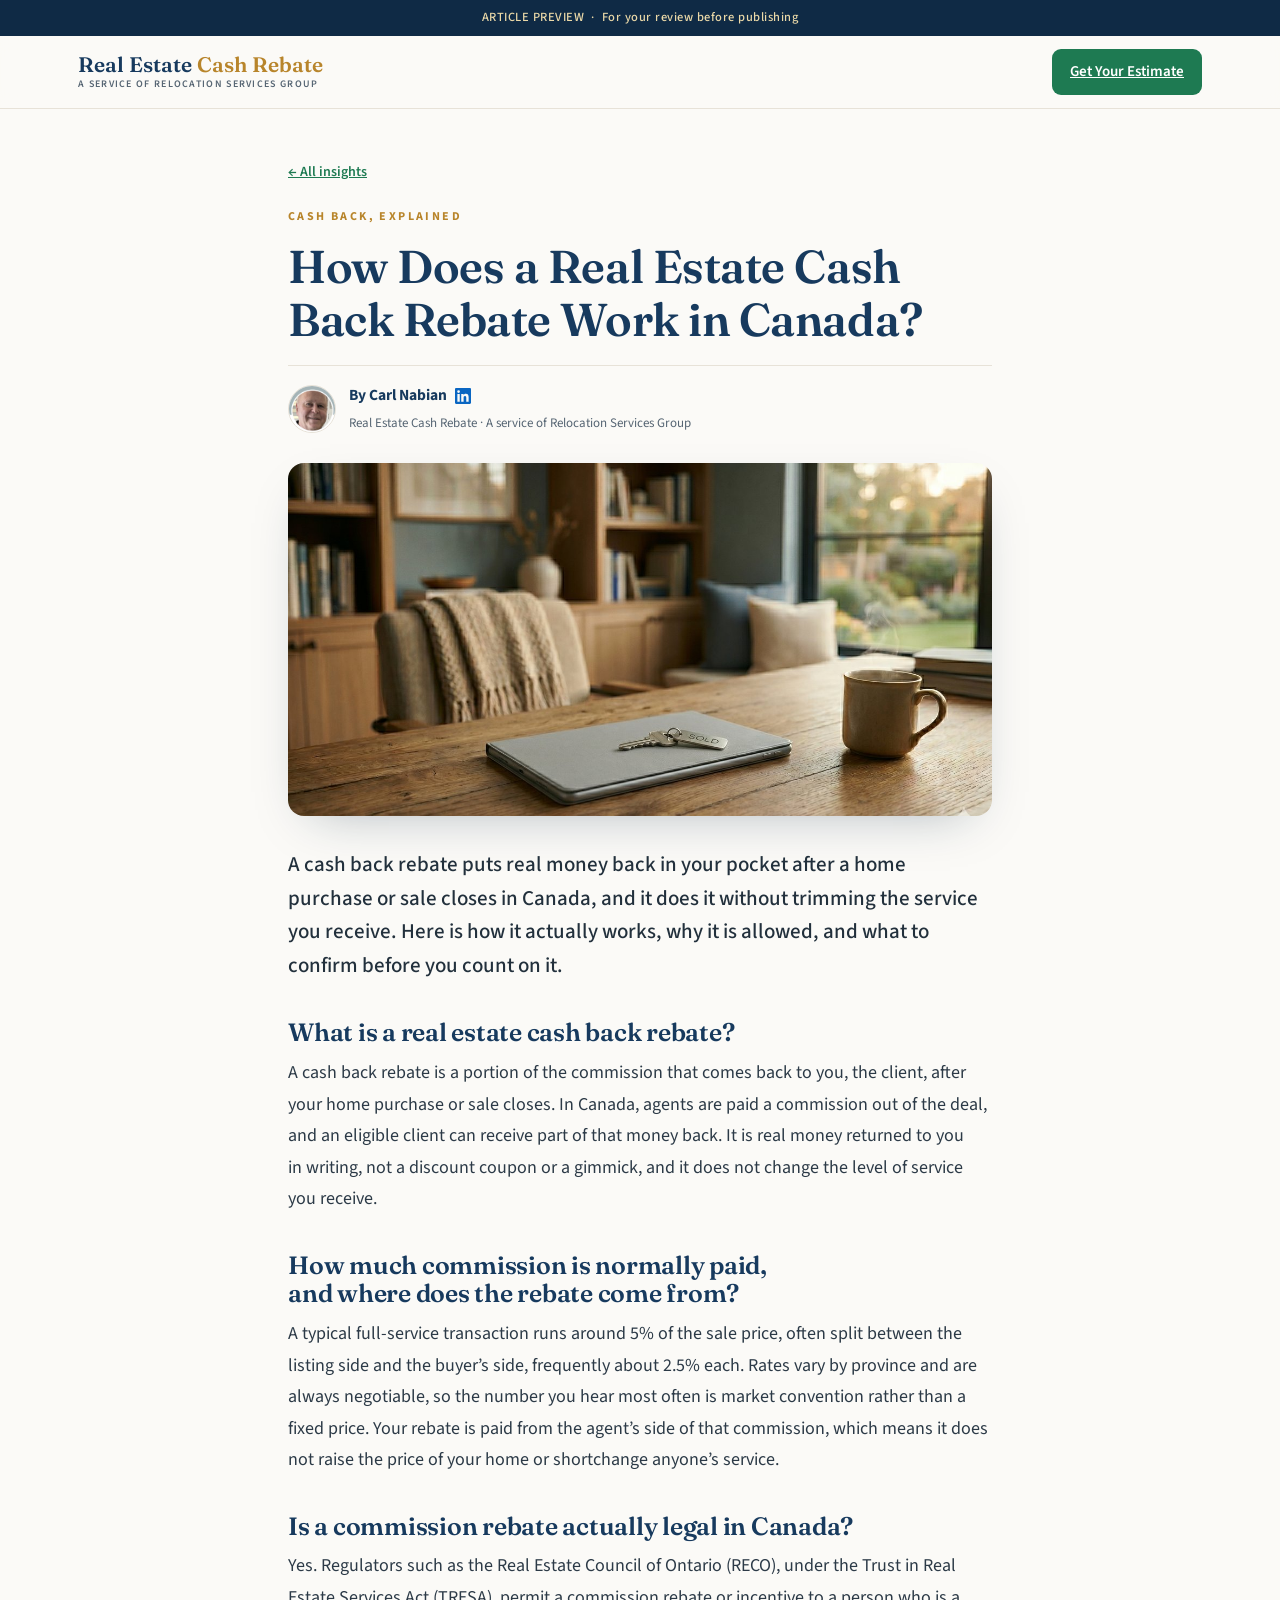
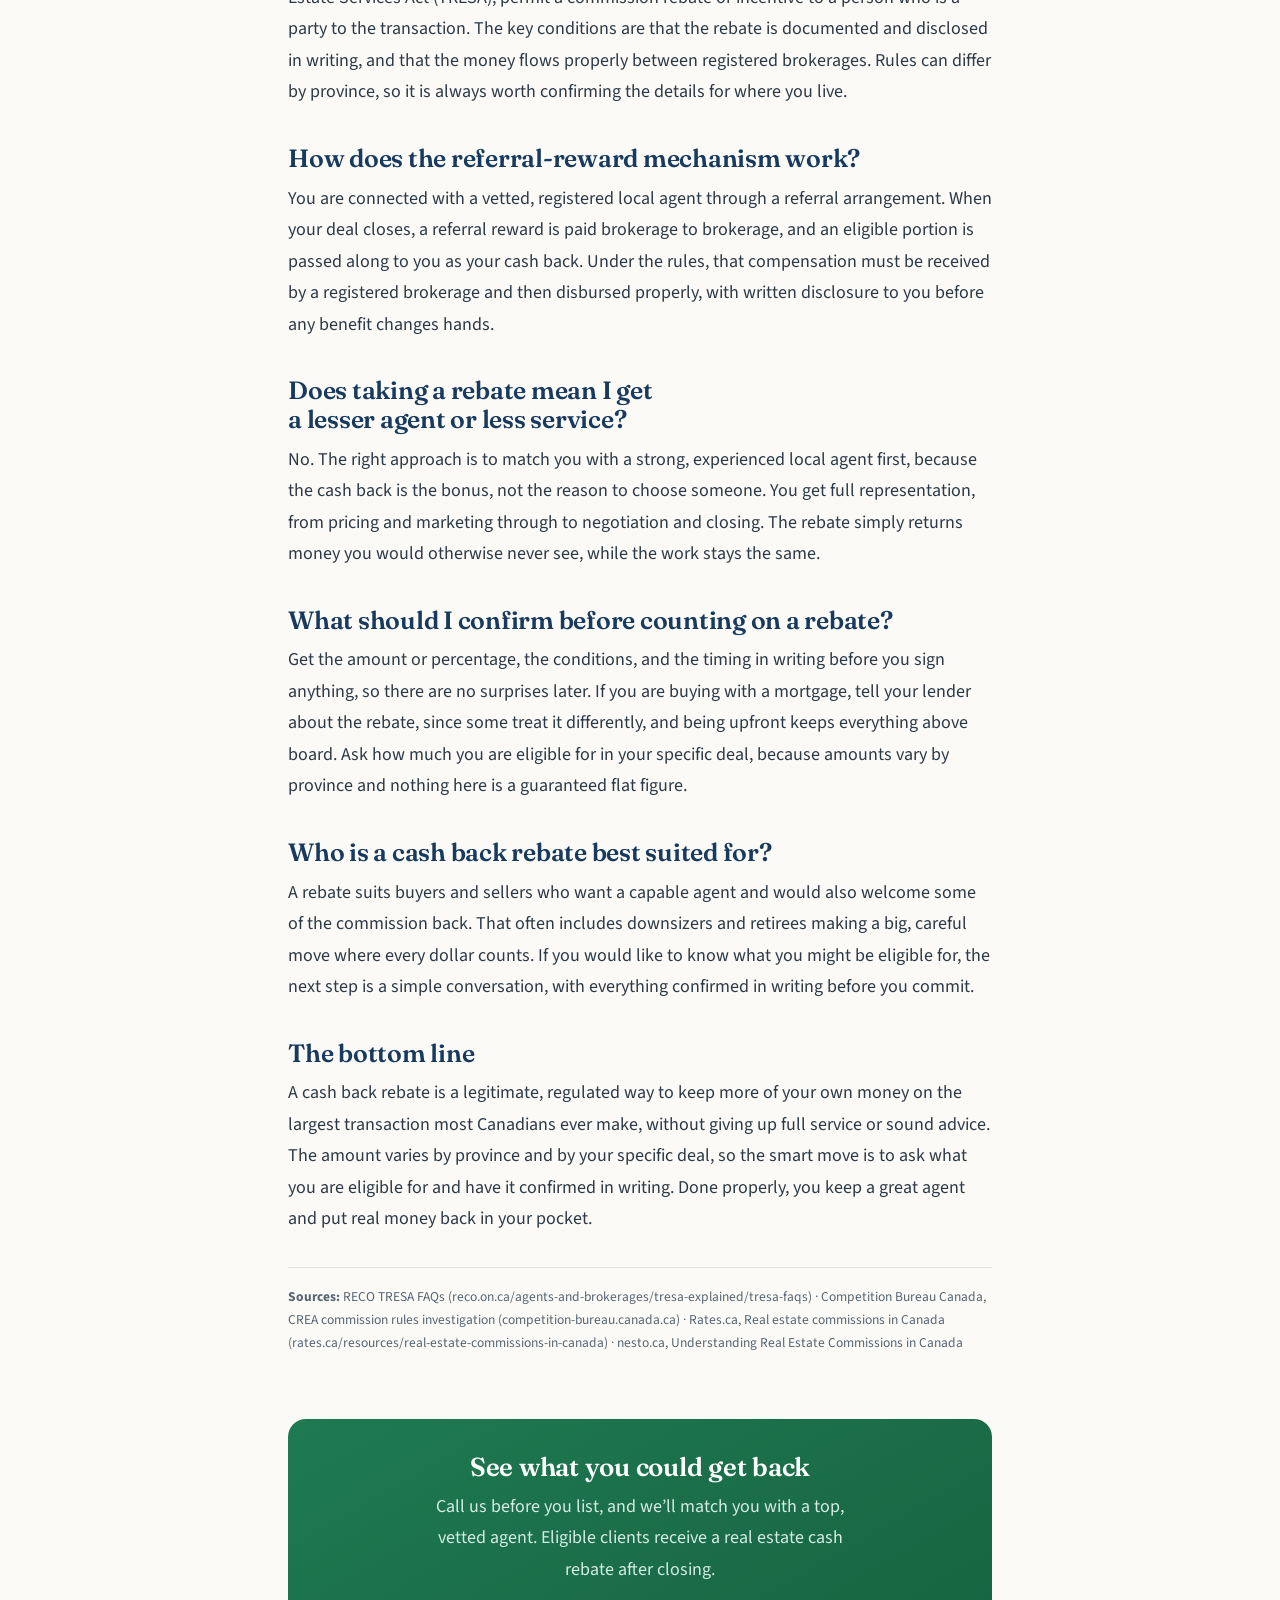
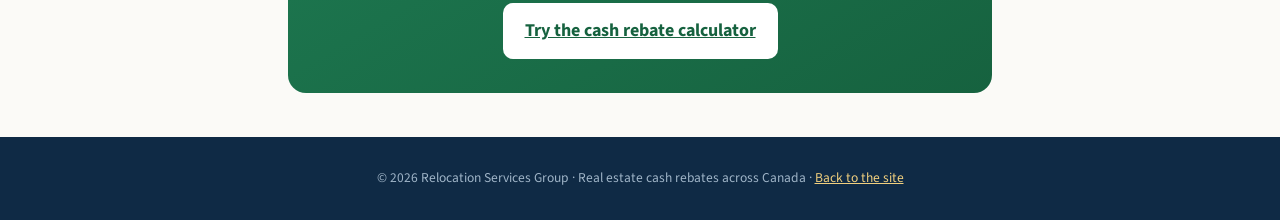
==== article-cash-back-rebate.html @ 7a65804f "Import public site files for Real Estate Cash Rebate Homepage (website-preview.html), 7 articles, as" ====
<!DOCTYPE html>
<html lang="en">
<head>
<meta charset="UTF-8">
<meta name="viewport" content="width=device-width, initial-scale=1.0">
<meta name="robots" content="noindex, nofollow">
<title>How Does a Real Estate Cash Back Rebate Work in Canada? | Real Estate Cash Rebate</title>
<meta name="description" content="A plain-English guide to how real estate cash back rebates work in Canada: where the money comes from, why it is legal, and what to confirm before you count on it.">
<link rel="preconnect" href="https://fonts.googleapis.com">
<link rel="preconnect" href="https://fonts.gstatic.com" crossorigin>
<link href="https://fonts.googleapis.com/css2?family=Fraunces:opsz,wght@9..144,400;9..144,500;9..144,600;9..144,700&family=Source+Sans+3:wght@300;400;500;600;700&display=swap" rel="stylesheet">
<link rel="canonical" href="https://79dev.com/portal/cashback-realestate/article-cash-back-rebate.html">
<link rel="icon" type="image/png" href="/brand/79 favicon circle dark.png">
<meta name="theme-color" content="#173A5E">
<meta name="keywords" content="real estate cashback rebate, how real estate cashback works, real estate cash rebate Canada, Relocation Services Group">
<meta property="og:type" content="article">
<meta property="og:site_name" content="Real Estate Cash Rebate">
<meta property="og:title" content="How Does a Real Estate Cash Back Rebate Work in Canada?">
<meta property="og:description" content="A plain-English guide to how real estate cashback rebates work in Canada: where the money comes from, why it is legal, and what to confirm before you count on it.">
<meta property="og:url" content="https://79dev.com/portal/cashback-realestate/article-cash-back-rebate.html">
<meta property="og:image" content="https://79dev.com/portal/cashback-realestate/assets/img/bulletin-cashback-explainer.jpg">
<meta property="article:author" content="Carl Nabian">
<meta name="twitter:card" content="summary_large_image">
<meta name="twitter:title" content="How Does a Real Estate Cash Back Rebate Work in Canada?">
<meta name="twitter:image" content="https://79dev.com/portal/cashback-realestate/assets/img/bulletin-cashback-explainer.jpg">
<link rel="stylesheet" href="assets/article.css">
<script type="application/ld+json">
{ "@context": "https://schema.org", "@type": "BlogPosting", "headline": "How Does a Real Estate Cash Back Rebate Work in Canada?", "description": "A plain-English guide to how real estate cashback rebates work in Canada: where the money comes from, why it is legal, and what to confirm before you count on it.", "image": "https://79dev.com/portal/cashback-realestate/assets/img/bulletin-cashback-explainer.jpg", "inLanguage": "en-CA", "author": { "@type": "Person", "name": "Carl Nabian", "url": "https://www.linkedin.com/in/carl-nabein-6bb07045/", "sameAs": ["https://www.linkedin.com/in/carl-nabein-6bb07045/"] }, "publisher": { "@type": "Organization", "name": "Real Estate Cash Rebate", "logo": { "@type": "ImageObject", "url": "https://79dev.com/portal/cashback-realestate/assets/favicon.svg" } }, "isPartOf": { "@type": "WebSite", "name": "Real Estate Cash Rebate", "url": "https://79dev.com/portal/cashback-realestate/website-preview.html" }, "mainEntityOfPage": "https://79dev.com/portal/cashback-realestate/article-cash-back-rebate.html" }
</script>
</head>
<body>
<div class="draftbar">ARTICLE PREVIEW &nbsp;&#183;&nbsp; For your review before publishing</div>
<header class="site">
  <div class="bar">
    <a class="brand" href="website-preview.html">
      <span class="mark">Real Estate <span>Cash Rebate</span></span>
      <span class="sub">A service of Relocation Services Group</span>
    </a>
    <a class="cta" href="website-preview.html#calc">Get Your Estimate</a>
  </div>
</header>
<main class="wrap">
  <div class="article-hero">
    <a class="back" href="website-preview.html#insights">&#8592; All insights</a>
    <div class="eyebrow">Cash Back, Explained</div>
    <h1>How Does a Real Estate Cash Back Rebate Work in Canada?</h1>
    <div class="byline">
      <img class="byline-photo" src="assets/img/author-carl.jpg" alt="Carl Nabian" width="48" height="48">
      <div class="byline-text">
        <div class="byline-name">By Carl Nabian <a class="byline-li" href="https://www.linkedin.com/in/carl-nabein-6bb07045/" target="_blank" rel="noopener" aria-label="Carl Nabian on LinkedIn"><svg viewBox="0 0 24 24" aria-hidden="true"><path d="M20.45 20.45h-3.56v-5.57c0-1.33-.02-3.04-1.85-3.04-1.85 0-2.13 1.45-2.13 2.94v5.67H9.35V9h3.41v1.56h.05c.48-.9 1.64-1.85 3.37-1.85 3.6 0 4.27 2.37 4.27 5.45v6.29zM5.34 7.43a2.06 2.06 0 1 1 0-4.12 2.06 2.06 0 0 1 0 4.12zM7.12 20.45H3.56V9h3.56v11.45zM22.22 0H1.77C.79 0 0 .77 0 1.72v20.56C0 23.23.79 24 1.77 24h20.45c.98 0 1.78-.77 1.78-1.72V1.72C24 .77 23.2 0 22.22 0z"/></svg></a></div>
        <div class="byline-sub">Real Estate Cash Rebate &#183; A service of Relocation Services Group</div>
      </div>
    </div>
    <figure class="hero-figure"><img src="assets/img/bulletin-cashback-explainer.jpg" alt="House keys with a SOLD tag and a coffee mug on a wood table in a warm, sunlit room" width="1300" height="652"></figure>
  </div>
  <article class="body">
<p class="standfirst">A cash back rebate puts real money back in your pocket after a home purchase or sale closes in Canada, and it does it without trimming the service you receive. Here is how it actually works, why it is allowed, and what to confirm before you count on it.</p>
<h2>What is a real estate cash back rebate?</h2>
<p>A cash back rebate is a portion of the commission that comes back to you, the client, after your home purchase or sale closes. In Canada, agents are paid a commission out of the deal, and an eligible client can receive part of that money back. It is real money returned to you in writing, not a discount coupon or a gimmick, and it does not change the level of service you receive.</p>
<h2>How much commission is normally paid, and where does the rebate come from?</h2>
<p>A typical full-service transaction runs around 5% of the sale price, often split between the listing side and the buyer&#8217;s side, frequently about 2.5% each. Rates vary by province and are always negotiable, so the number you hear most often is market convention rather than a fixed price. Your rebate is paid from the agent&#8217;s side of that commission, which means it does not raise the price of your home or shortchange anyone&#8217;s service.</p>
<h2>Is a commission rebate actually legal in Canada?</h2>
<p>Yes. Regulators such as the Real Estate Council of Ontario (RECO), under the Trust in Real Estate Services Act (TRESA), permit a commission rebate or incentive to a person who is a party to the transaction. The key conditions are that the rebate is documented and disclosed in writing, and that the money flows properly between registered brokerages. Rules can differ by province, so it is always worth confirming the details for where you live.</p>
<h2>How does the referral-reward mechanism work?</h2>
<p>You are connected with a vetted, registered local agent through a referral arrangement. When your deal closes, a referral reward is paid brokerage to brokerage, and an eligible portion is passed along to you as your cash back. Under the rules, that compensation must be received by a registered brokerage and then disbursed properly, with written disclosure to you before any benefit changes hands.</p>
<h2>Does taking a rebate mean I get a lesser agent or less service?</h2>
<p>No. The right approach is to match you with a strong, experienced local agent first, because the cash back is the bonus, not the reason to choose someone. You get full representation, from pricing and marketing through to negotiation and closing. The rebate simply returns money you would otherwise never see, while the work stays the same.</p>
<h2>What should I confirm before counting on a rebate?</h2>
<p>Get the amount or percentage, the conditions, and the timing in writing before you sign anything, so there are no surprises later. If you are buying with a mortgage, tell your lender about the rebate, since some treat it differently, and being upfront keeps everything above board. Ask how much you are eligible for in your specific deal, because amounts vary by province and nothing here is a guaranteed flat figure.</p>
<h2>Who is a cash back rebate best suited for?</h2>
<p>A rebate suits buyers and sellers who want a capable agent and would also welcome some of the commission back. That often includes downsizers and retirees making a big, careful move where every dollar counts. If you would like to know what you might be eligible for, the next step is a simple conversation, with everything confirmed in writing before you commit.</p>
<h2>The bottom line</h2>
<p>A cash back rebate is a legitimate, regulated way to keep more of your own money on the largest transaction most Canadians ever make, without giving up full service or sound advice. The amount varies by province and by your specific deal, so the smart move is to ask what you are eligible for and have it confirmed in writing. Done properly, you keep a great agent and put real money back in your pocket.</p>
<p class="sources"><b>Sources:</b> RECO TRESA FAQs (reco.on.ca/agents-and-brokerages/tresa-explained/tresa-faqs) &#183; Competition Bureau Canada, CREA commission rules investigation (competition-bureau.canada.ca) &#183; Rates.ca, Real estate commissions in Canada (rates.ca/resources/real-estate-commissions-in-canada) &#183; nesto.ca, Understanding Real Estate Commissions in Canada</p>
  </article>
  <div class="article-cta">
    <h3>See what you could get back</h3>
    <p>Call us before you list, and we&#8217;ll match you with a top, vetted agent. Eligible clients receive a real estate cash rebate after closing.</p>
    <a href="website-preview.html#calc">Try the cash rebate calculator</a>
  </div>
</main>
<footer class="site">
  &copy; 2026 Relocation Services Group &#183; Real estate cash rebates across Canada &#183; <a href="website-preview.html">Back to the site</a>
</footer>
</body>
</html>
---- assets/article.css ----
:root{
  --paper:#FBFAF7;--white:#fff;--ink:#22303C;--ink-soft:#566573;
  --navy:#173A5E;--navy-deep:#0F2A45;--slate:#5E83A4;
  --gold:#B8852B;--green:#1E7A52;--green-deep:#16623F;--line:#E7E2D8;
  --shadow:0 18px 50px -24px rgba(15,42,69,.35);--maxw:760px;
}
*{margin:0;padding:0;box-sizing:border-box}
html{scroll-behavior:smooth}
body{font-family:'Source Sans 3',sans-serif;color:var(--ink);background:var(--paper);line-height:1.75;font-size:18px;-webkit-font-smoothing:antialiased;text-wrap:pretty}
h1,h2,h3{font-family:'Fraunces',serif;color:var(--navy);line-height:1.15;font-weight:600;letter-spacing:-.01em;text-wrap:balance}
a{color:var(--green)}
.wrap{max-width:var(--maxw);margin:0 auto;padding:0 28px}

.draftbar{background:var(--navy-deep);color:#EBD9A8;font-size:12.5px;letter-spacing:.04em;text-align:center;padding:7px 16px;font-weight:500}
.draftbar b{color:#fff}

header.site{position:sticky;top:0;z-index:50;background:rgba(251,250,247,.9);backdrop-filter:blur(10px);border-bottom:1px solid var(--line)}
header.site .bar{max-width:1180px;margin:0 auto;padding:0 28px;height:72px;display:flex;align-items:center;justify-content:space-between;gap:16px}
.brand{display:flex;flex-direction:column;line-height:1;text-decoration:none}
.brand .mark{font-family:'Fraunces',serif;font-weight:600;font-size:21px;color:var(--navy)}
.brand .mark span{color:var(--gold)}
.brand .sub{font-size:10px;letter-spacing:.13em;text-transform:uppercase;color:var(--ink-soft);margin-top:4px;font-weight:600}
header.site .cta{display:inline-block;background:var(--green);color:#fff;font-weight:600;font-size:15px;padding:10px 18px;border-radius:9px;white-space:nowrap}

.article-hero{padding:46px 0 6px}
.back{display:inline-block;font-weight:600;font-size:14px;margin-bottom:22px}
.eyebrow{font-weight:700;font-size:12px;letter-spacing:.2em;text-transform:uppercase;color:var(--gold);margin-bottom:14px}
.article-hero h1{font-size:clamp(30px,4.4vw,46px)}
.article-meta{margin-top:16px;color:var(--ink-soft);font-size:14.5px;border-top:1px solid var(--line);padding-top:14px}
.byline{display:flex;align-items:center;gap:13px;margin-top:18px;border-top:1px solid var(--line);padding-top:16px}
.byline-photo{width:48px;height:48px;border-radius:50%;object-fit:cover;flex-shrink:0;border:1px solid var(--line)}
.byline-name{font-weight:700;color:var(--navy);font-size:15.5px;display:flex;align-items:center;gap:8px}
.byline-li{display:inline-flex;color:#0A66C2}
.byline-li svg{width:16px;height:16px;fill:currentColor;display:block}
.byline-sub{font-size:13px;color:var(--ink-soft);margin-top:3px}
.hero-figure{margin:28px 0 0;border-radius:16px;overflow:hidden;box-shadow:var(--shadow)}
.hero-figure img{display:block;width:100%;height:auto}

.body{padding:20px 0 10px}
.body .standfirst{font-size:21px;line-height:1.6;color:var(--ink);font-weight:500;margin:6px 0 26px}
.body h2{font-size:25px;margin:36px 0 10px}
.body p{margin:0 0 16px;color:#2c3a47}
.body .sources{margin-top:32px;padding-top:18px;border-top:1px solid var(--line);font-size:13.5px;color:var(--ink-soft);line-height:1.7}

.article-cta{margin:38px 0 10px;background:linear-gradient(150deg,var(--green),var(--green-deep));color:#fff;border-radius:18px;padding:34px 32px;text-align:center}
.article-cta h3{color:#fff;font-size:26px;margin-bottom:8px}
.article-cta p{color:#d6ece1;margin-bottom:18px;max-width:48ch;margin-left:auto;margin-right:auto}
.article-cta a{display:inline-block;background:#fff;color:var(--green-deep);font-weight:700;padding:12px 22px;border-radius:10px}

footer.site{margin-top:44px;background:var(--navy-deep);color:#9fb4c7;font-size:13.5px;text-align:center;padding:30px 20px;line-height:1.7}
footer.site a{color:#F0CF7E}

@media(max-width:620px){ body{font-size:17px} .body .standfirst{font-size:19px} .body h2{font-size:22px} }
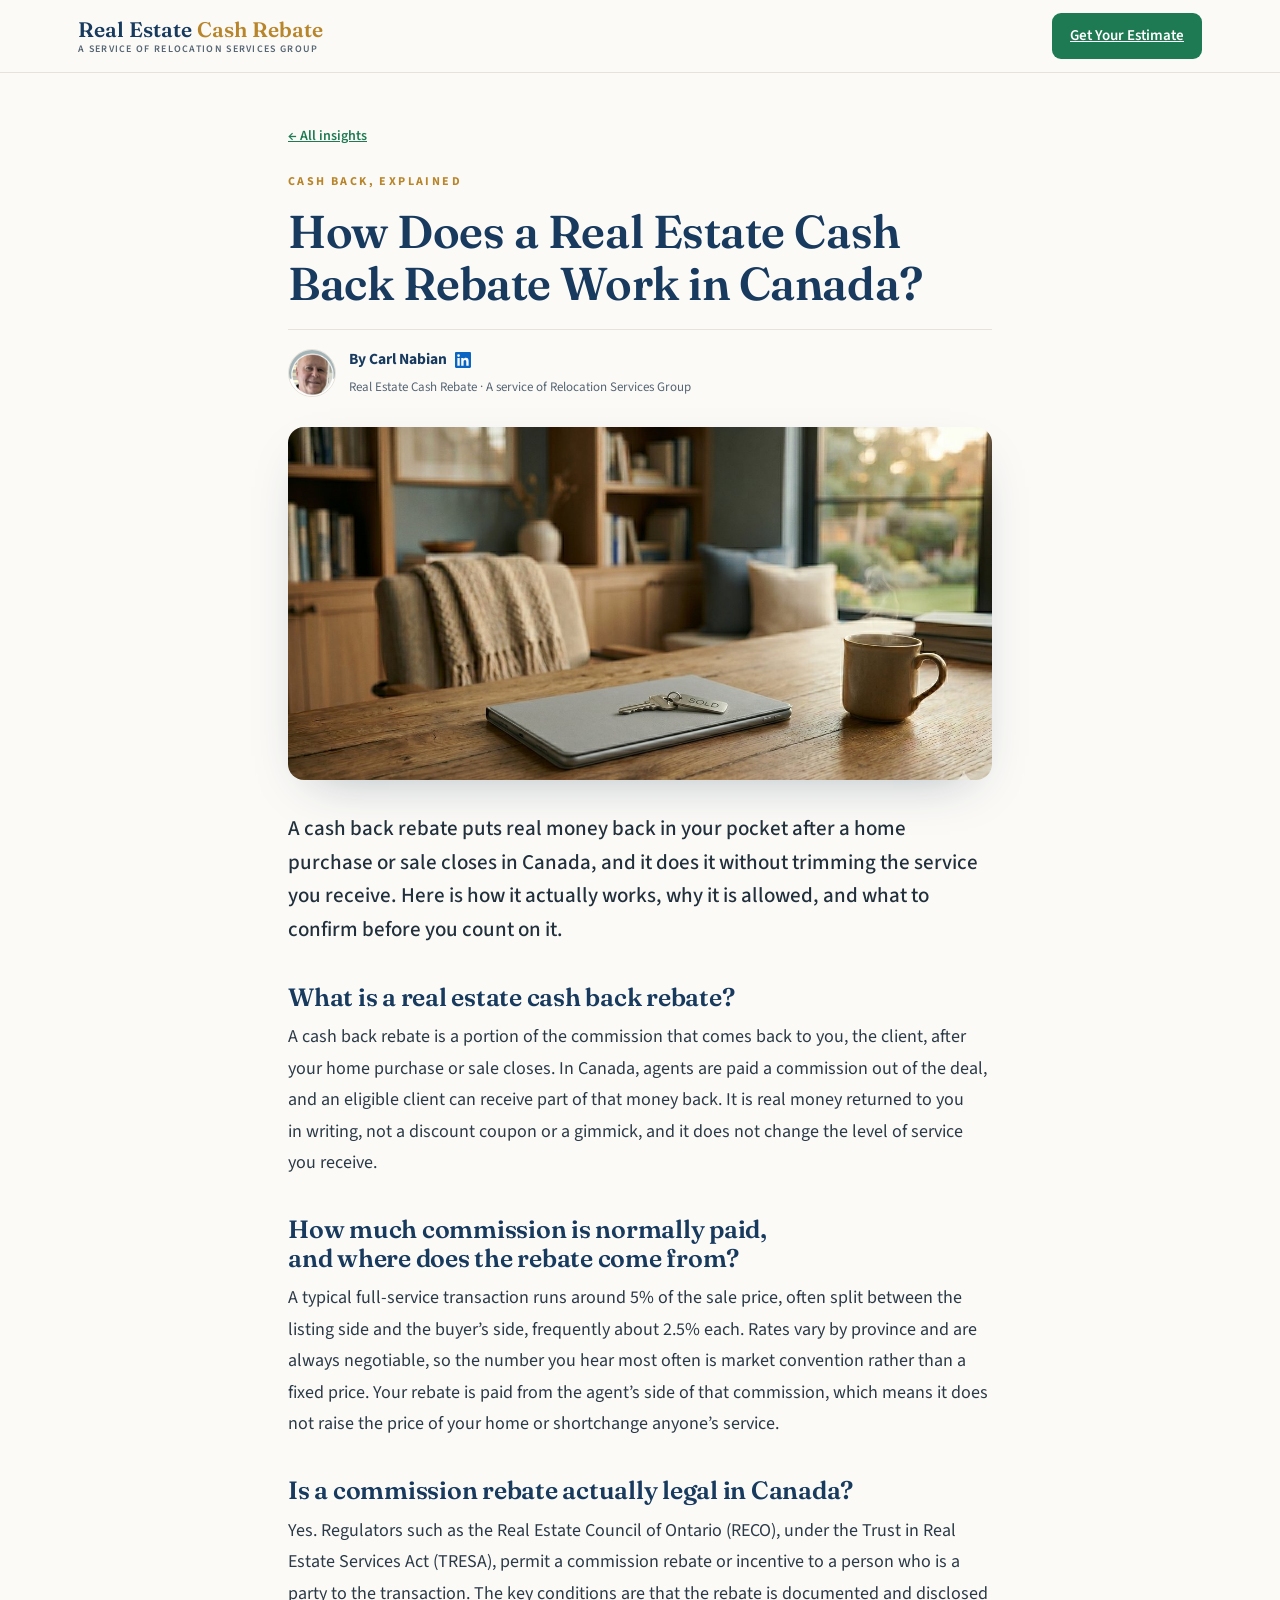
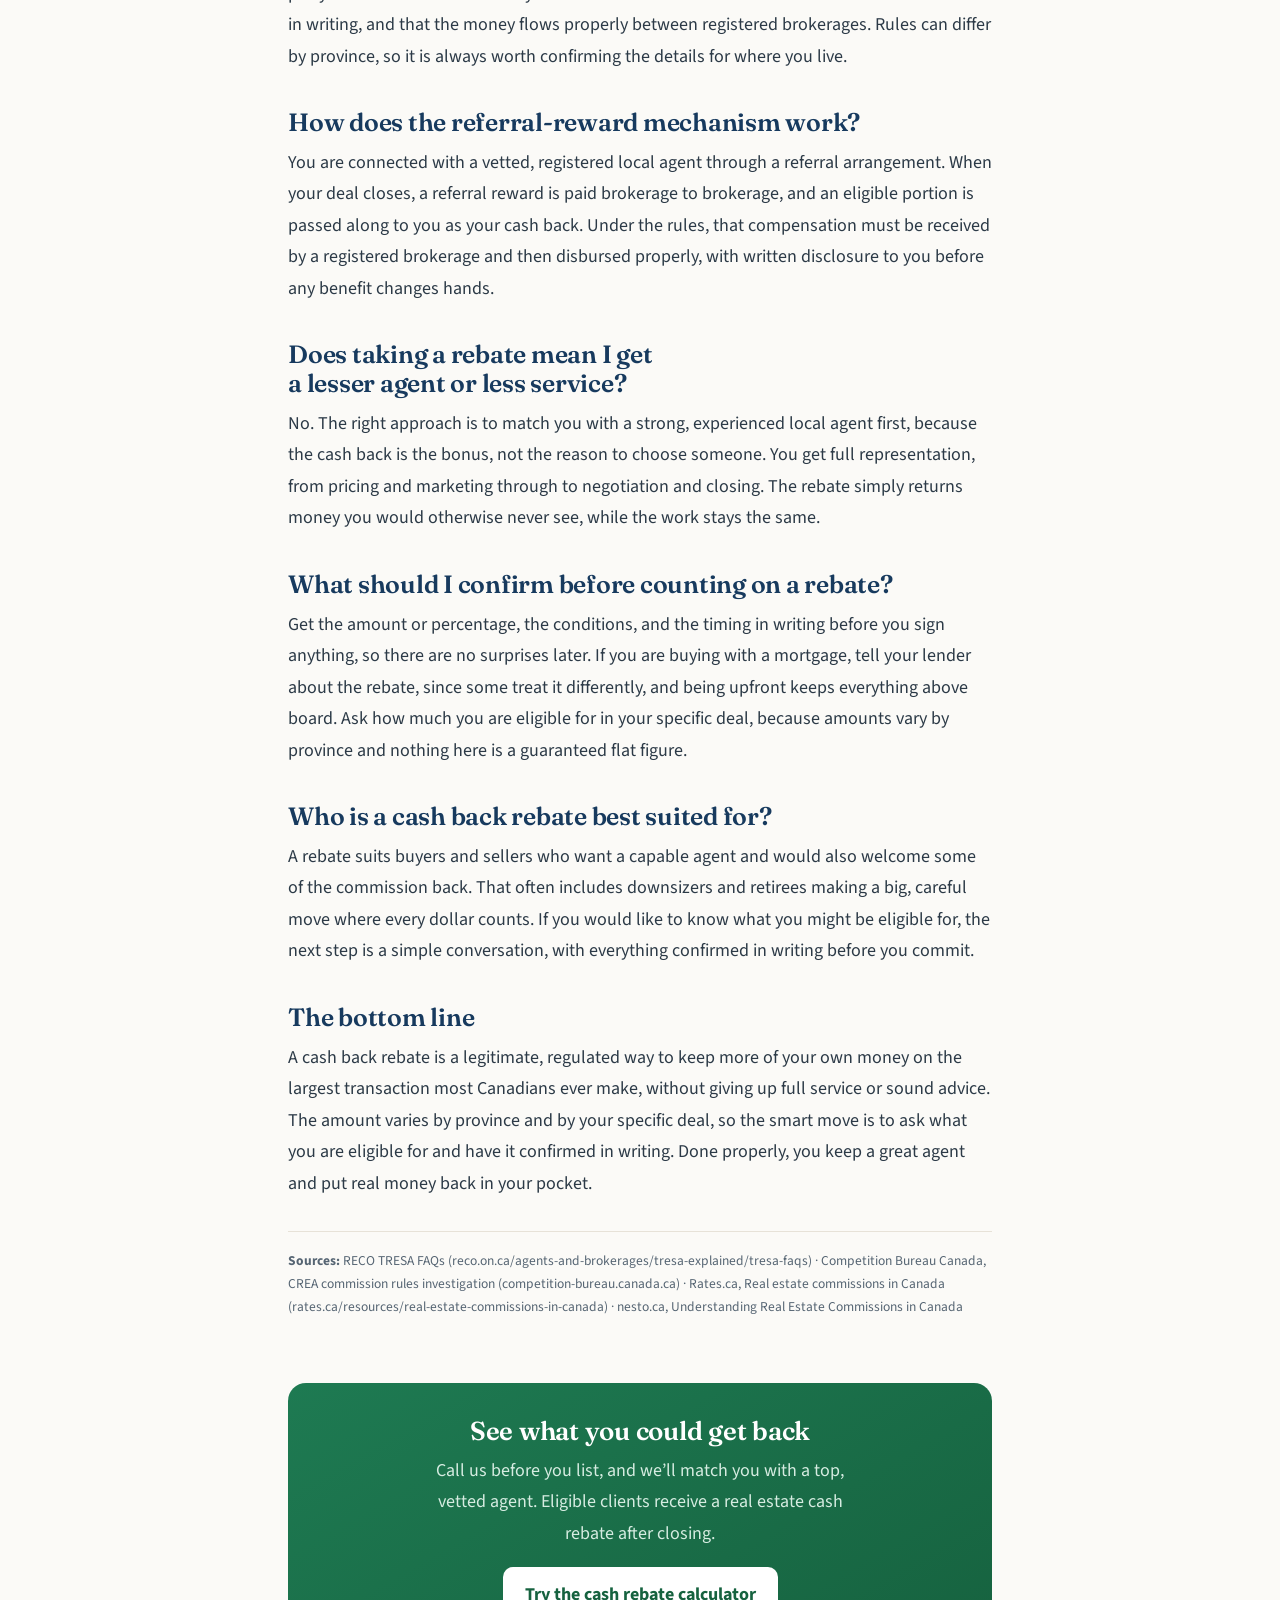
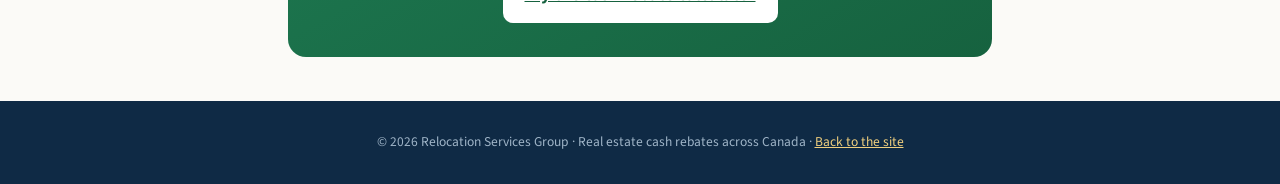
==== commit 64294e19: "Launch-ready copy pass + Phase 2/3 cleanup Copy updates: hero paragraph, value section reframed arou" ====
--- a/article-cash-back-rebate.html
+++ b/article-cash-back-rebate.html
@@ -3,13 +3,12 @@
 <head>
 <meta charset="UTF-8">
 <meta name="viewport" content="width=device-width, initial-scale=1.0">
-<meta name="robots" content="noindex, nofollow">
 <title>How Does a Real Estate Cash Back Rebate Work in Canada? | Real Estate Cash Rebate</title>
 <meta name="description" content="A plain-English guide to how real estate cash back rebates work in Canada: where the money comes from, why it is legal, and what to confirm before you count on it.">
 <link rel="preconnect" href="https://fonts.googleapis.com">
 <link rel="preconnect" href="https://fonts.gstatic.com" crossorigin>
 <link href="https://fonts.googleapis.com/css2?family=Fraunces:opsz,wght@9..144,400;9..144,500;9..144,600;9..144,700&family=Source+Sans+3:wght@300;400;500;600;700&display=swap" rel="stylesheet">
-<link rel="canonical" href="https://79dev.com/portal/cashback-realestate/article-cash-back-rebate.html">
+<link rel="canonical" href="https://realestatecashrebate.ca/article-cash-back-rebate.html">
 <link rel="icon" type="image/png" href="/brand/79 favicon circle dark.png">
 <meta name="theme-color" content="#173A5E">
 <meta name="keywords" content="real estate cashback rebate, how real estate cashback works, real estate cash rebate Canada, Relocation Services Group">
@@ -17,31 +16,30 @@
 <meta property="og:site_name" content="Real Estate Cash Rebate">
 <meta property="og:title" content="How Does a Real Estate Cash Back Rebate Work in Canada?">
 <meta property="og:description" content="A plain-English guide to how real estate cashback rebates work in Canada: where the money comes from, why it is legal, and what to confirm before you count on it.">
-<meta property="og:url" content="https://79dev.com/portal/cashback-realestate/article-cash-back-rebate.html">
-<meta property="og:image" content="https://79dev.com/portal/cashback-realestate/assets/img/bulletin-cashback-explainer.jpg">
+<meta property="og:url" content="https://realestatecashrebate.ca/article-cash-back-rebate.html">
+<meta property="og:image" content="https://realestatecashrebate.ca/assets/img/bulletin-cashback-explainer.jpg">
 <meta property="article:author" content="Carl Nabian">
 <meta name="twitter:card" content="summary_large_image">
 <meta name="twitter:title" content="How Does a Real Estate Cash Back Rebate Work in Canada?">
-<meta name="twitter:image" content="https://79dev.com/portal/cashback-realestate/assets/img/bulletin-cashback-explainer.jpg">
+<meta name="twitter:image" content="https://realestatecashrebate.ca/assets/img/bulletin-cashback-explainer.jpg">
 <link rel="stylesheet" href="assets/article.css">
 <script type="application/ld+json">
-{ "@context": "https://schema.org", "@type": "BlogPosting", "headline": "How Does a Real Estate Cash Back Rebate Work in Canada?", "description": "A plain-English guide to how real estate cashback rebates work in Canada: where the money comes from, why it is legal, and what to confirm before you count on it.", "image": "https://79dev.com/portal/cashback-realestate/assets/img/bulletin-cashback-explainer.jpg", "inLanguage": "en-CA", "author": { "@type": "Person", "name": "Carl Nabian", "url": "https://www.linkedin.com/in/carl-nabein-6bb07045/", "sameAs": ["https://www.linkedin.com/in/carl-nabein-6bb07045/"] }, "publisher": { "@type": "Organization", "name": "Real Estate Cash Rebate", "logo": { "@type": "ImageObject", "url": "https://79dev.com/portal/cashback-realestate/assets/favicon.svg" } }, "isPartOf": { "@type": "WebSite", "name": "Real Estate Cash Rebate", "url": "https://79dev.com/portal/cashback-realestate/website-preview.html" }, "mainEntityOfPage": "https://79dev.com/portal/cashback-realestate/article-cash-back-rebate.html" }
+{ "@context": "https://schema.org", "@type": "BlogPosting", "headline": "How Does a Real Estate Cash Back Rebate Work in Canada?", "description": "A plain-English guide to how real estate cashback rebates work in Canada: where the money comes from, why it is legal, and what to confirm before you count on it.", "image": "https://realestatecashrebate.ca/assets/img/bulletin-cashback-explainer.jpg", "inLanguage": "en-CA", "author": { "@type": "Person", "name": "Carl Nabian", "url": "https://www.linkedin.com/in/carl-nabein-6bb07045/", "sameAs": ["https://www.linkedin.com/in/carl-nabein-6bb07045/"] }, "publisher": { "@type": "Organization", "name": "Real Estate Cash Rebate", "logo": { "@type": "ImageObject", "url": "https://realestatecashrebate.ca/assets/favicon.svg" } }, "isPartOf": { "@type": "WebSite", "name": "Real Estate Cash Rebate", "url": "https://realestatecashrebate.ca/" }, "mainEntityOfPage": "https://realestatecashrebate.ca/article-cash-back-rebate.html" }
 </script>
 </head>
 <body>
-<div class="draftbar">ARTICLE PREVIEW &nbsp;&#183;&nbsp; For your review before publishing</div>
 <header class="site">
   <div class="bar">
-    <a class="brand" href="website-preview.html">
+    <a class="brand" href="index.html">
       <span class="mark">Real Estate <span>Cash Rebate</span></span>
       <span class="sub">A service of Relocation Services Group</span>
     </a>
-    <a class="cta" href="website-preview.html#calc">Get Your Estimate</a>
+    <a class="cta" href="index.html#calc">Get Your Estimate</a>
   </div>
 </header>
 <main class="wrap">
   <div class="article-hero">
-    <a class="back" href="website-preview.html#insights">&#8592; All insights</a>
+    <a class="back" href="index.html#insights">&#8592; All insights</a>
     <div class="eyebrow">Cash Back, Explained</div>
     <h1>How Does a Real Estate Cash Back Rebate Work in Canada?</h1>
     <div class="byline">
@@ -76,11 +74,11 @@
   <div class="article-cta">
     <h3>See what you could get back</h3>
     <p>Call us before you list, and we&#8217;ll match you with a top, vetted agent. Eligible clients receive a real estate cash rebate after closing.</p>
-    <a href="website-preview.html#calc">Try the cash rebate calculator</a>
+    <a href="index.html#calc">Try the cash rebate calculator</a>
   </div>
 </main>
 <footer class="site">
-  &copy; 2026 Relocation Services Group &#183; Real estate cash rebates across Canada &#183; <a href="website-preview.html">Back to the site</a>
+  &copy; 2026 Relocation Services Group &#183; Real estate cash rebates across Canada &#183; <a href="index.html">Back to the site</a>
 </footer>
 </body>
 </html>
--- a/assets/article.css
+++ b/assets/article.css
@@ -10,9 +10,6 @@
 h1,h2,h3{font-family:'Fraunces',serif;color:var(--navy);line-height:1.15;font-weight:600;letter-spacing:-.01em;text-wrap:balance}
 a{color:var(--green)}
 .wrap{max-width:var(--maxw);margin:0 auto;padding:0 28px}
-
-.draftbar{background:var(--navy-deep);color:#EBD9A8;font-size:12.5px;letter-spacing:.04em;text-align:center;padding:7px 16px;font-weight:500}
-.draftbar b{color:#fff}
 
 header.site{position:sticky;top:0;z-index:50;background:rgba(251,250,247,.9);backdrop-filter:blur(10px);border-bottom:1px solid var(--line)}
 header.site .bar{max-width:1180px;margin:0 auto;padding:0 28px;height:72px;display:flex;align-items:center;justify-content:space-between;gap:16px}
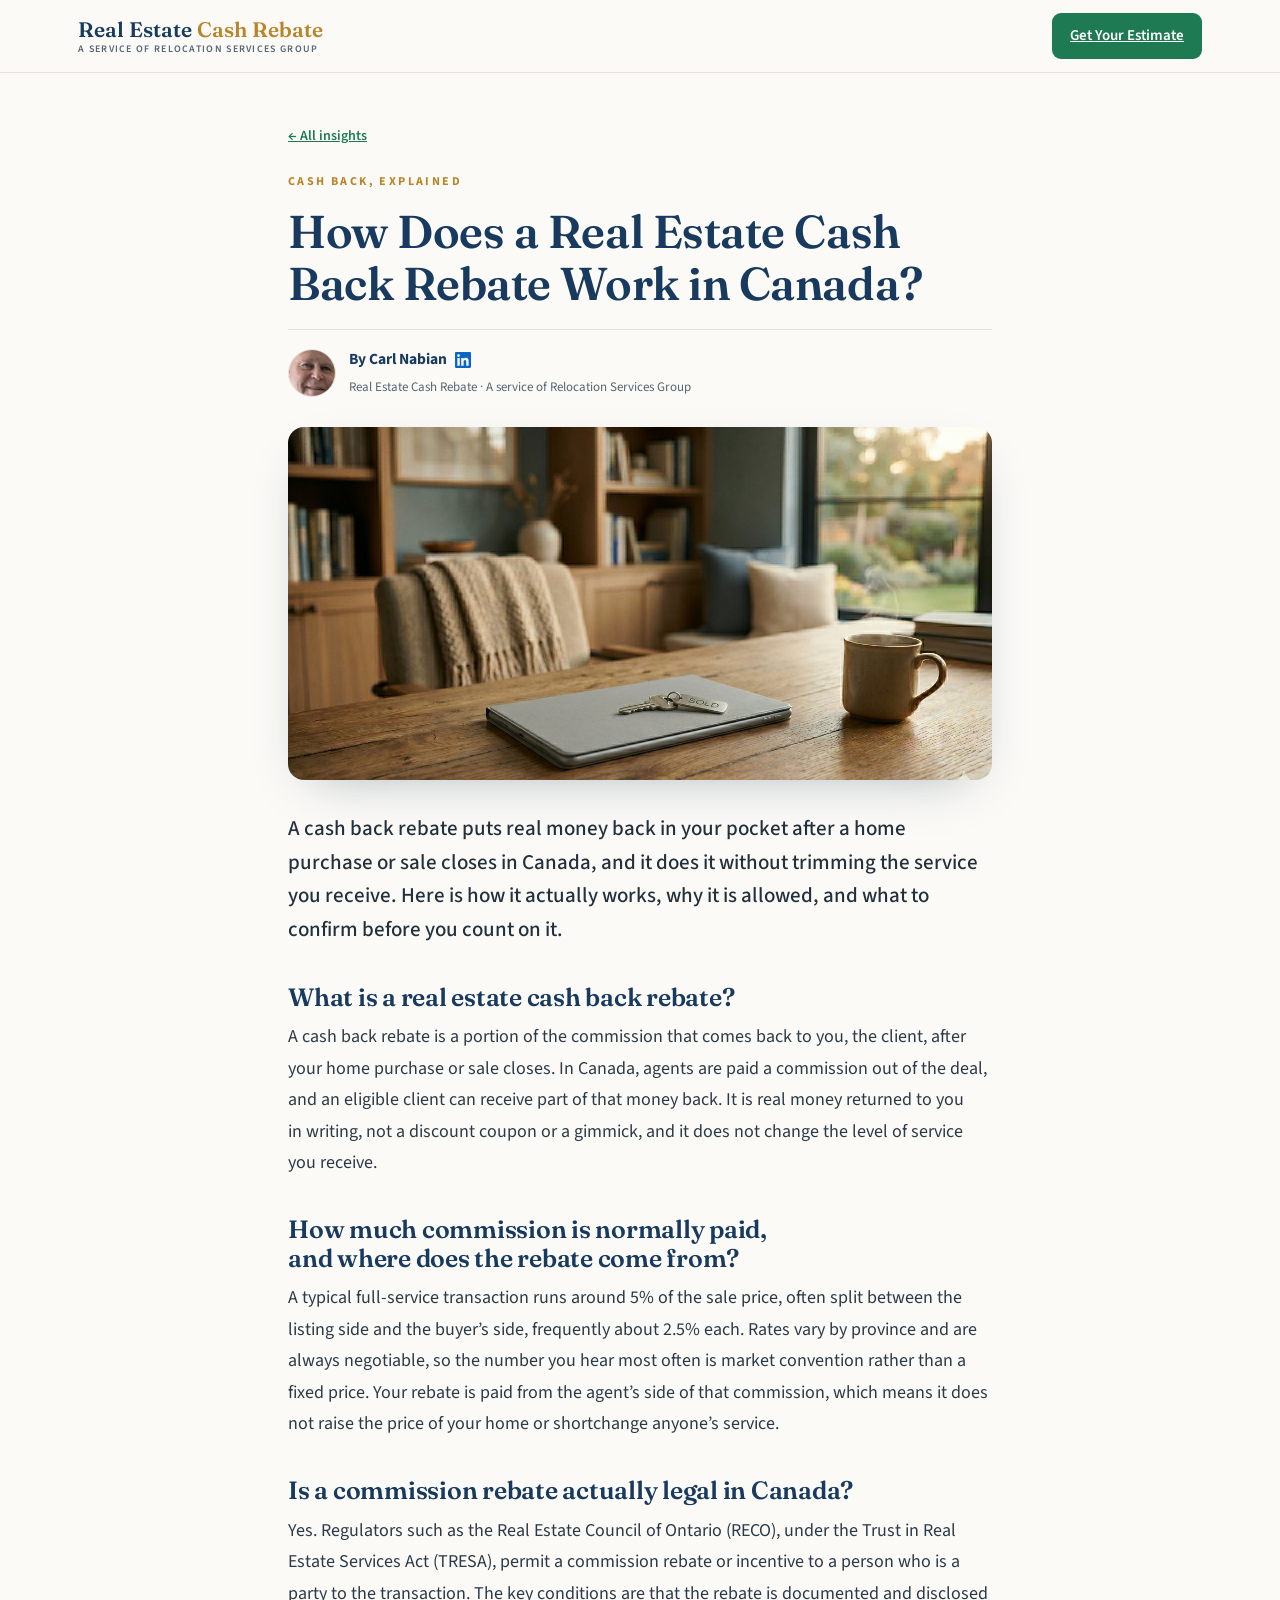
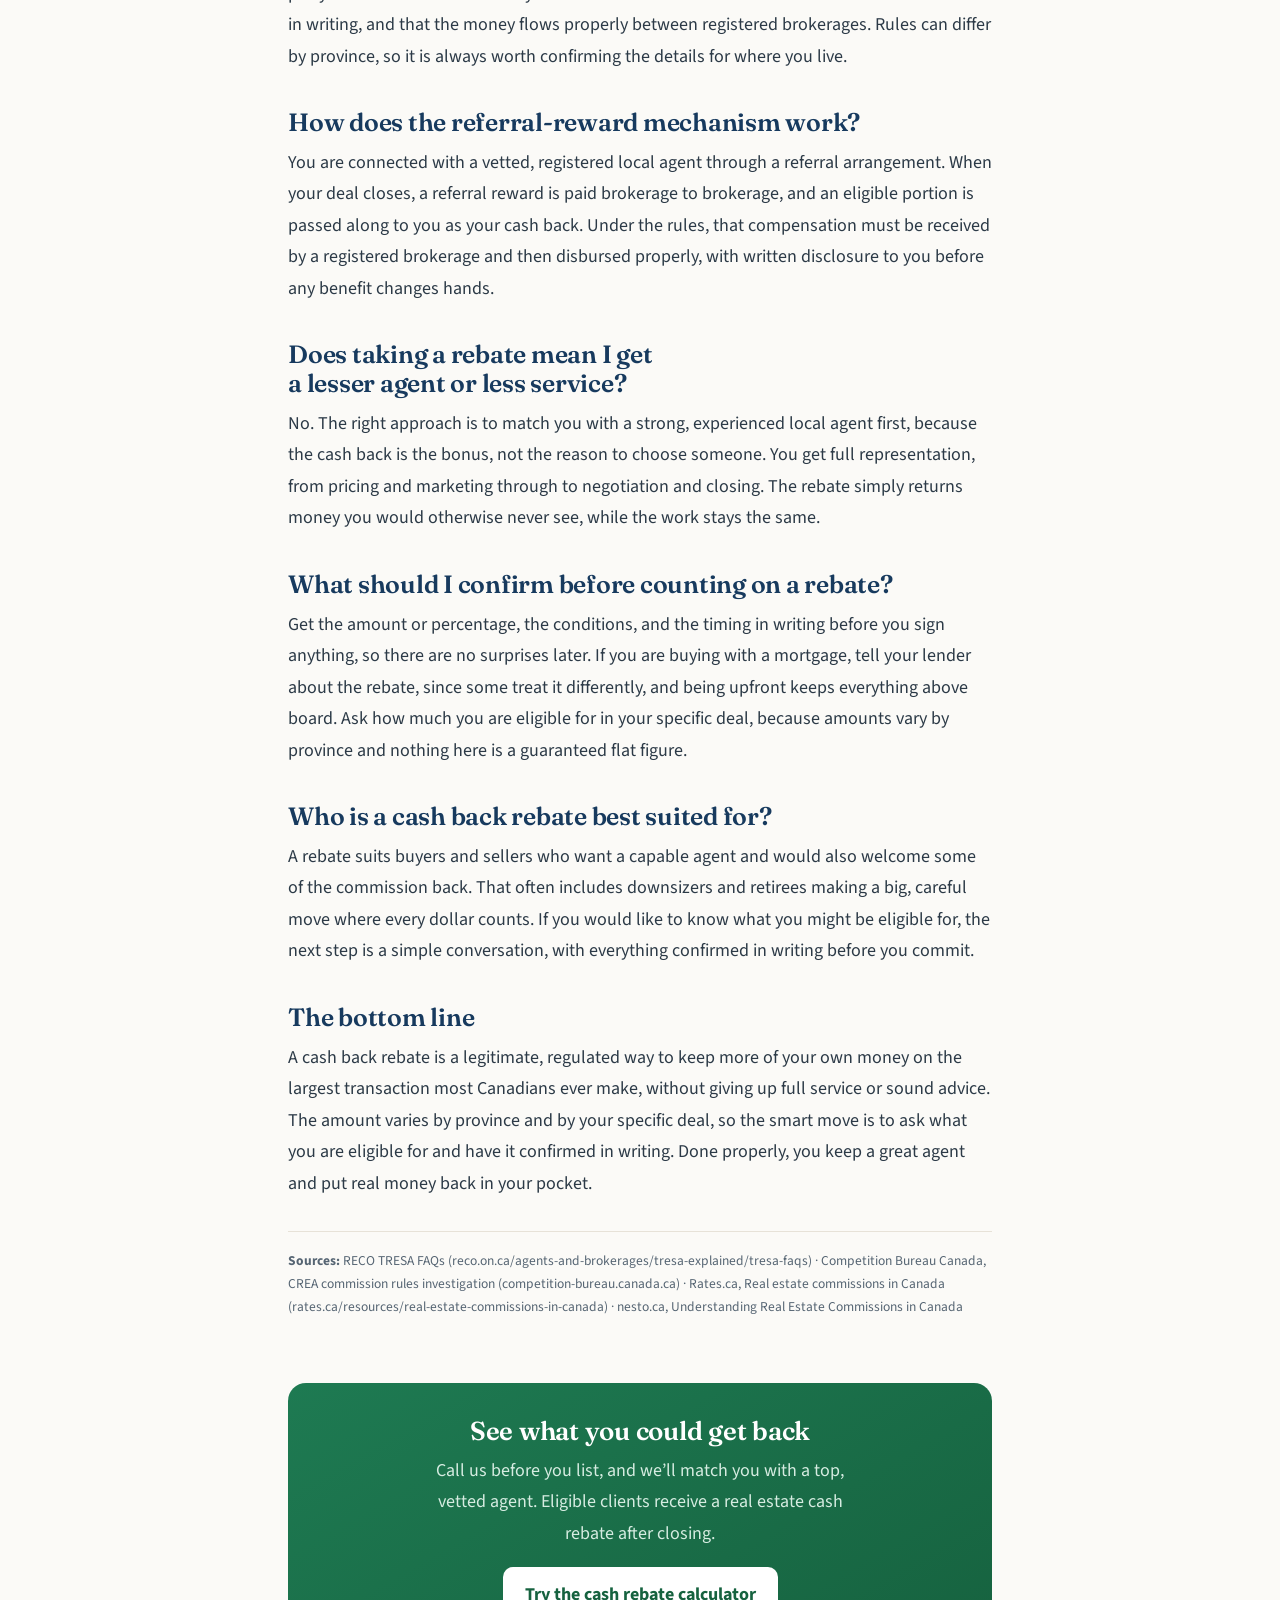
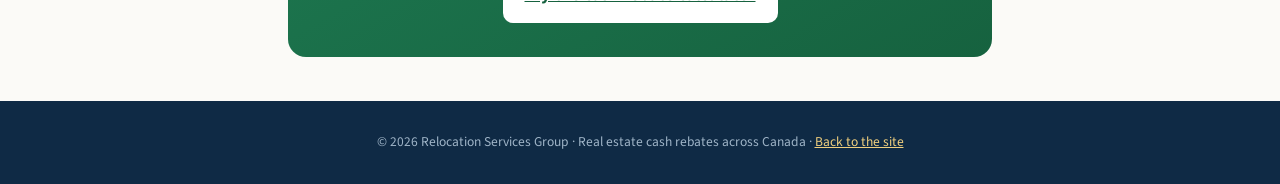
==== commit 7de3d19b: "Fix homepage metadata: title/OG mismatch, truncated description, H1, links - og:title and twitter:ti" ====
--- a/article-cash-back-rebate.html
+++ b/article-cash-back-rebate.html
@@ -8,38 +8,37 @@
 <link rel="preconnect" href="https://fonts.googleapis.com">
 <link rel="preconnect" href="https://fonts.gstatic.com" crossorigin>
 <link href="https://fonts.googleapis.com/css2?family=Fraunces:opsz,wght@9..144,400;9..144,500;9..144,600;9..144,700&family=Source+Sans+3:wght@300;400;500;600;700&display=swap" rel="stylesheet">
-<link rel="canonical" href="https://realestatecashrebate.ca/article-cash-back-rebate.html">
-<link rel="icon" type="image/png" href="/brand/79 favicon circle dark.png">
+<link rel="canonical" href="https://realestatecashback.ca/article-cash-back-rebate.html">
+<link rel="icon" type="image/png" href="assets/favicon.png">
 <meta name="theme-color" content="#173A5E">
-<meta name="keywords" content="real estate cashback rebate, how real estate cashback works, real estate cash rebate Canada, Relocation Services Group">
 <meta property="og:type" content="article">
 <meta property="og:site_name" content="Real Estate Cash Rebate">
 <meta property="og:title" content="How Does a Real Estate Cash Back Rebate Work in Canada?">
 <meta property="og:description" content="A plain-English guide to how real estate cashback rebates work in Canada: where the money comes from, why it is legal, and what to confirm before you count on it.">
-<meta property="og:url" content="https://realestatecashrebate.ca/article-cash-back-rebate.html">
-<meta property="og:image" content="https://realestatecashrebate.ca/assets/img/bulletin-cashback-explainer.jpg">
+<meta property="og:url" content="https://realestatecashback.ca/article-cash-back-rebate.html">
+<meta property="og:image" content="https://realestatecashback.ca/assets/img/bulletin-cashback-explainer.jpg">
 <meta property="article:author" content="Carl Nabian">
 <meta name="twitter:card" content="summary_large_image">
 <meta name="twitter:title" content="How Does a Real Estate Cash Back Rebate Work in Canada?">
-<meta name="twitter:image" content="https://realestatecashrebate.ca/assets/img/bulletin-cashback-explainer.jpg">
+<meta name="twitter:image" content="https://realestatecashback.ca/assets/img/bulletin-cashback-explainer.jpg">
 <link rel="stylesheet" href="assets/article.css">
 <script type="application/ld+json">
-{ "@context": "https://schema.org", "@type": "BlogPosting", "headline": "How Does a Real Estate Cash Back Rebate Work in Canada?", "description": "A plain-English guide to how real estate cashback rebates work in Canada: where the money comes from, why it is legal, and what to confirm before you count on it.", "image": "https://realestatecashrebate.ca/assets/img/bulletin-cashback-explainer.jpg", "inLanguage": "en-CA", "author": { "@type": "Person", "name": "Carl Nabian", "url": "https://www.linkedin.com/in/carl-nabein-6bb07045/", "sameAs": ["https://www.linkedin.com/in/carl-nabein-6bb07045/"] }, "publisher": { "@type": "Organization", "name": "Real Estate Cash Rebate", "logo": { "@type": "ImageObject", "url": "https://realestatecashrebate.ca/assets/favicon.svg" } }, "isPartOf": { "@type": "WebSite", "name": "Real Estate Cash Rebate", "url": "https://realestatecashrebate.ca/" }, "mainEntityOfPage": "https://realestatecashrebate.ca/article-cash-back-rebate.html" }
+{ "@context": "https://schema.org", "@type": "BlogPosting", "headline": "How Does a Real Estate Cash Back Rebate Work in Canada?", "description": "A plain-English guide to how real estate cashback rebates work in Canada: where the money comes from, why it is legal, and what to confirm before you count on it.", "image": "https://realestatecashback.ca/assets/img/bulletin-cashback-explainer.jpg", "inLanguage": "en-CA", "datePublished": "2026-06-15", "author": { "@type": "Person", "name": "Carl Nabian", "url": "https://www.linkedin.com/in/carl-nabein-6bb07045/", "sameAs": ["https://www.linkedin.com/in/carl-nabein-6bb07045/"] }, "publisher": { "@type": "Organization", "name": "Real Estate Cash Rebate", "logo": { "@type": "ImageObject", "url": "https://realestatecashback.ca/assets/favicon.png" } }, "isPartOf": { "@type": "WebSite", "name": "Real Estate Cash Rebate", "url": "https://realestatecashback.ca/" }, "mainEntityOfPage": "https://realestatecashback.ca/article-cash-back-rebate.html" }
 </script>
 </head>
 <body>
 <header class="site">
   <div class="bar">
-    <a class="brand" href="index.html">
+    <a class="brand" href="/">
       <span class="mark">Real Estate <span>Cash Rebate</span></span>
       <span class="sub">A service of Relocation Services Group</span>
     </a>
-    <a class="cta" href="index.html#calc">Get Your Estimate</a>
+    <a class="cta" href="/#calc">Get Your Estimate</a>
   </div>
 </header>
 <main class="wrap">
   <div class="article-hero">
-    <a class="back" href="index.html#insights">&#8592; All insights</a>
+    <a class="back" href="/#insights">&#8592; All insights</a>
     <div class="eyebrow">Cash Back, Explained</div>
     <h1>How Does a Real Estate Cash Back Rebate Work in Canada?</h1>
     <div class="byline">
@@ -74,11 +73,11 @@
   <div class="article-cta">
     <h3>See what you could get back</h3>
     <p>Call us before you list, and we&#8217;ll match you with a top, vetted agent. Eligible clients receive a real estate cash rebate after closing.</p>
-    <a href="index.html#calc">Try the cash rebate calculator</a>
+    <a href="/#calc">Try the cash rebate calculator</a>
   </div>
 </main>
 <footer class="site">
-  &copy; 2026 Relocation Services Group &#183; Real estate cash rebates across Canada &#183; <a href="index.html">Back to the site</a>
+  &copy; 2026 Relocation Services Group &#183; Real estate cash rebates across Canada &#183; <a href="/">Back to the site</a>
 </footer>
 </body>
 </html>
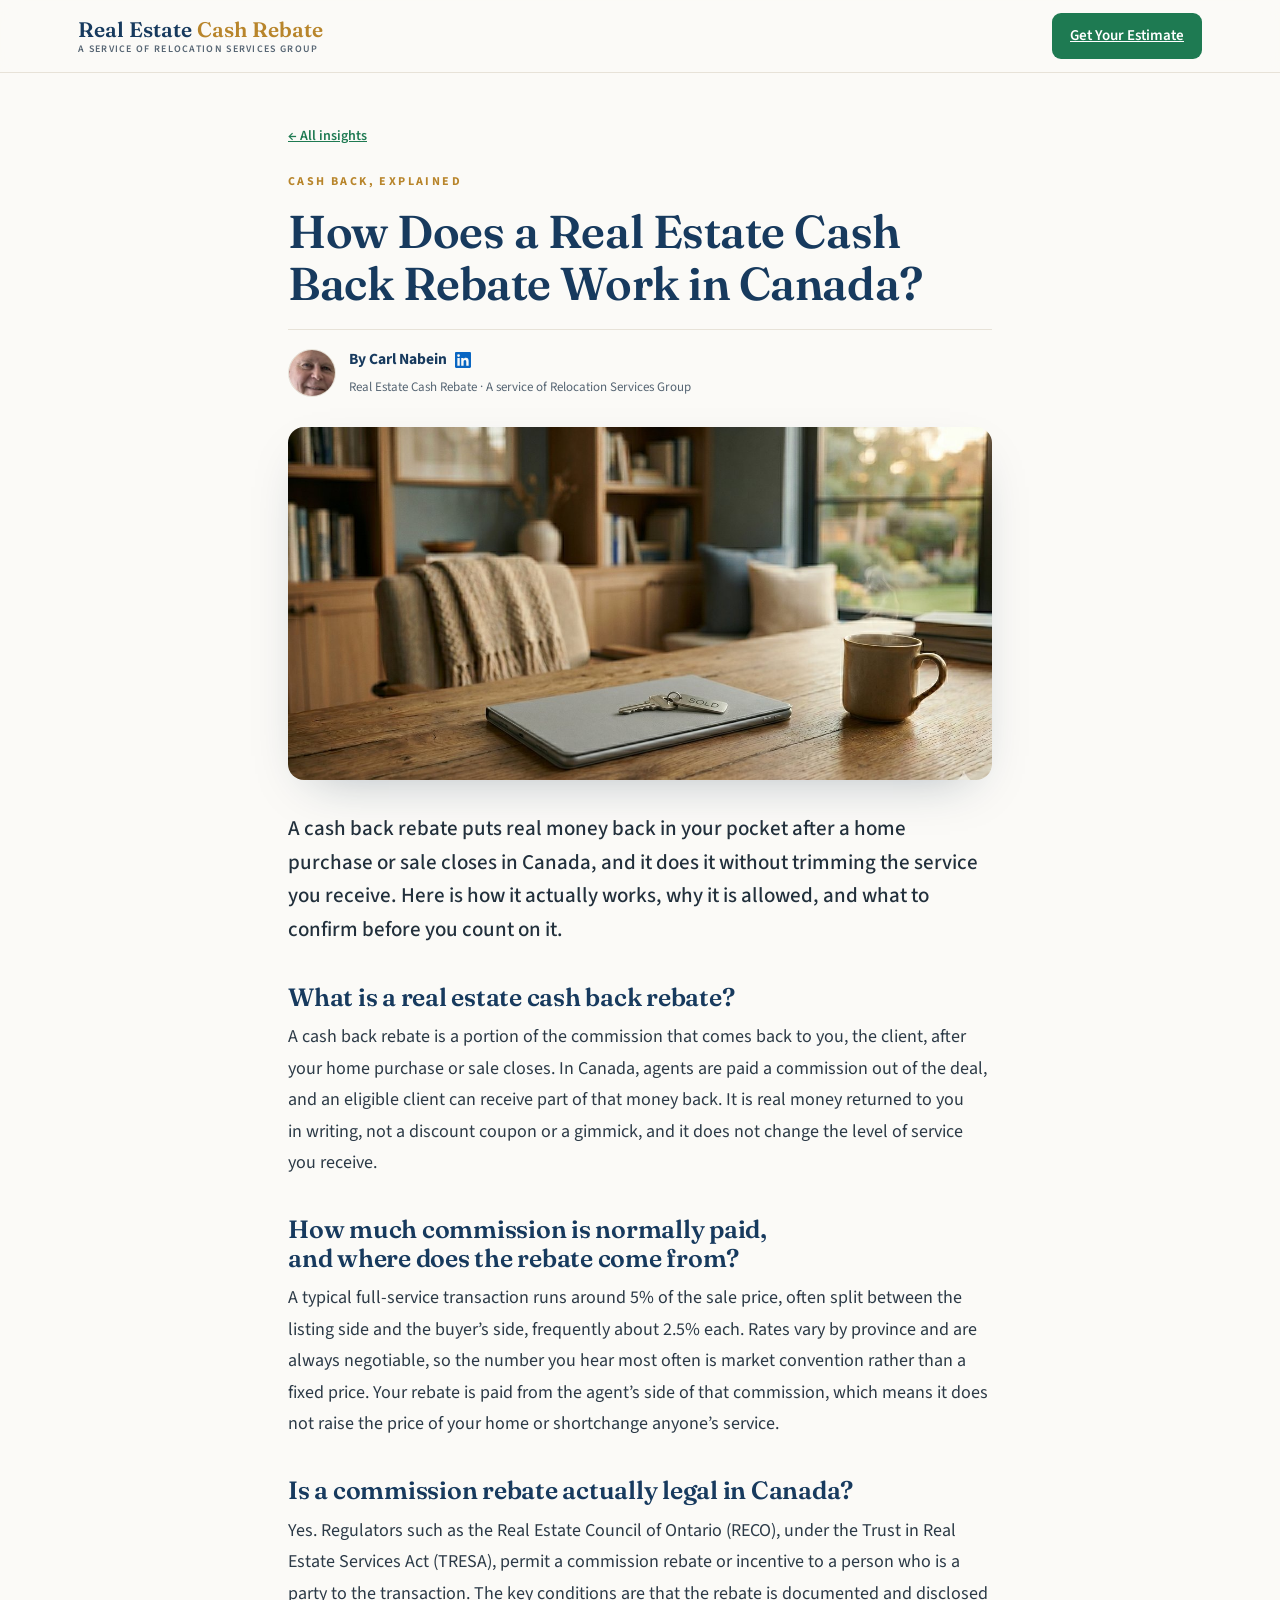
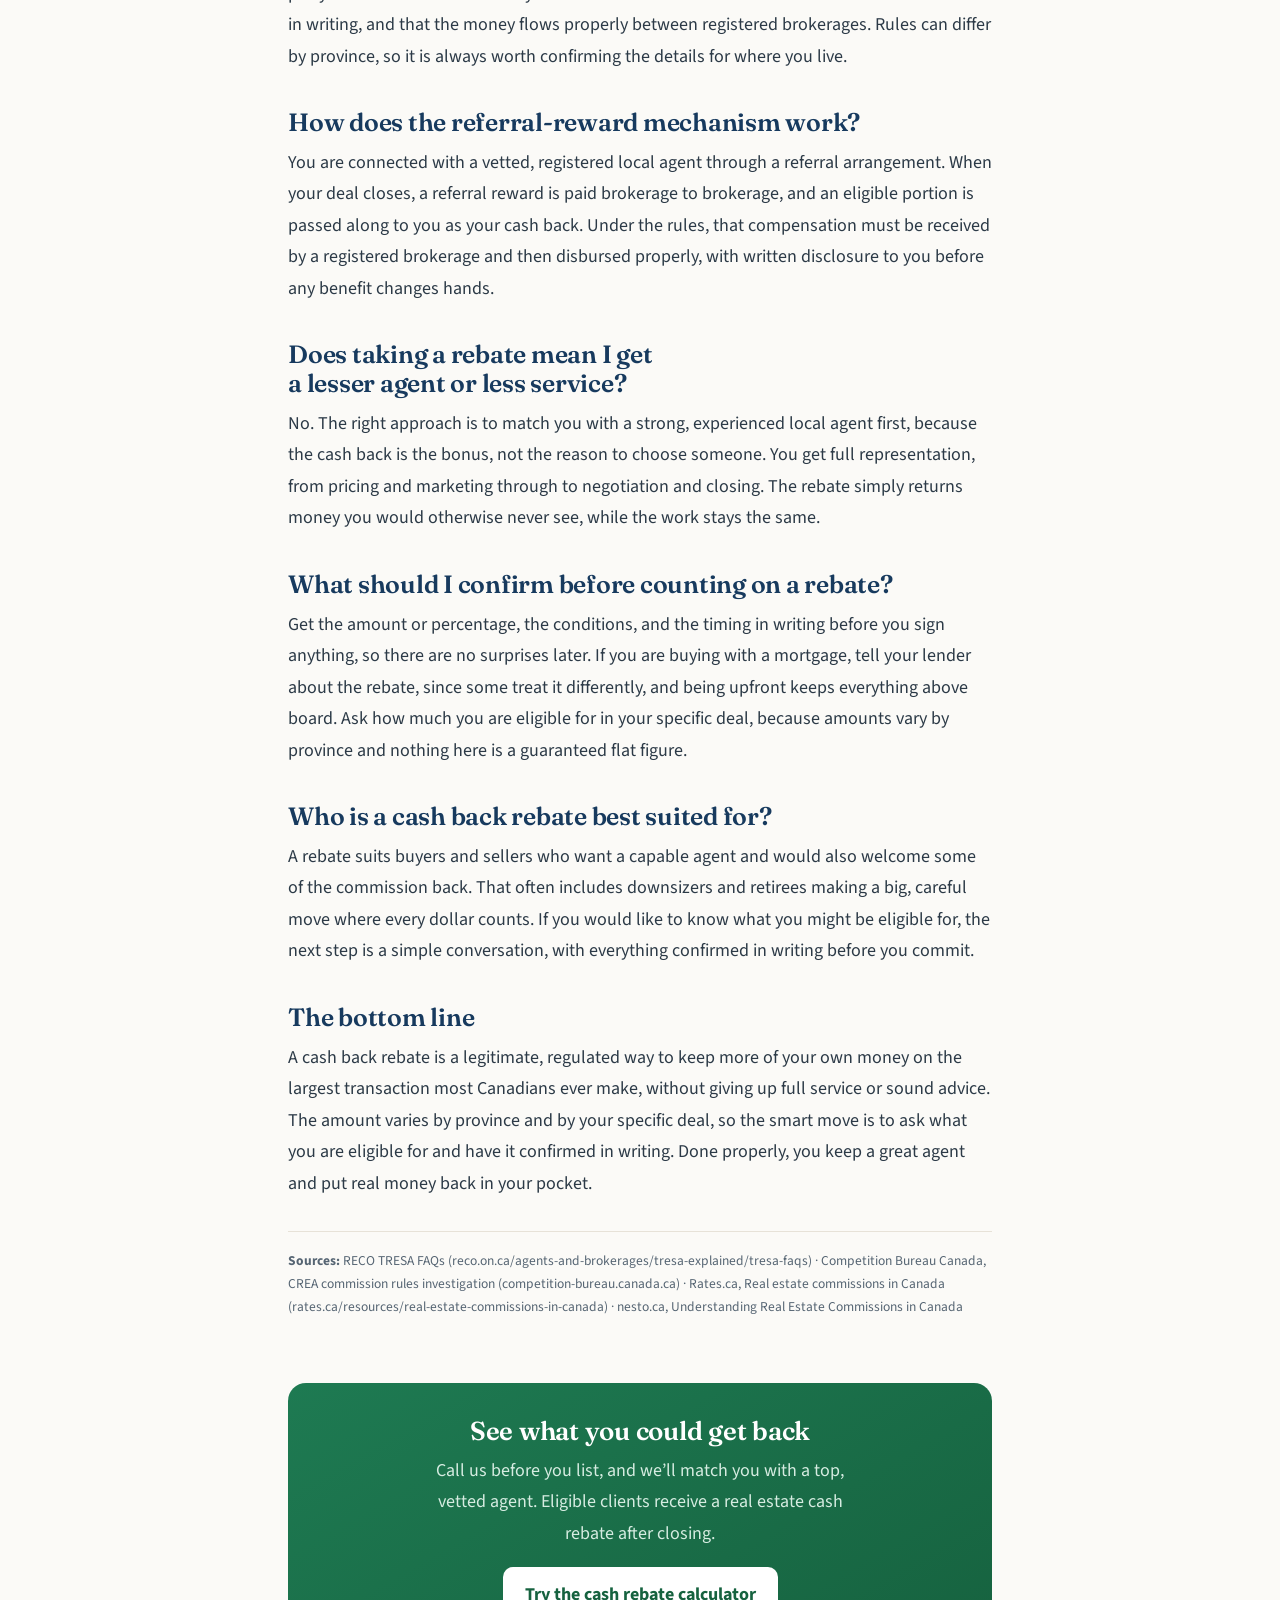
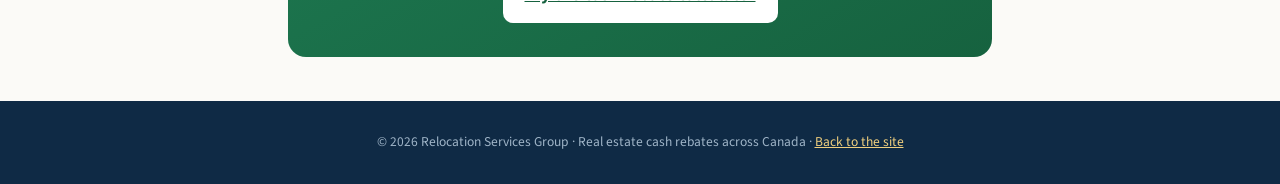
==== commit 7dea70b2: "Fix author surname spelling: Nabian -> Nabein (matches LinkedIn URLs)" ====
--- a/article-cash-back-rebate.html
+++ b/article-cash-back-rebate.html
@@ -17,13 +17,13 @@
 <meta property="og:description" content="A plain-English guide to how real estate cashback rebates work in Canada: where the money comes from, why it is legal, and what to confirm before you count on it.">
 <meta property="og:url" content="https://realestatecashback.ca/article-cash-back-rebate.html">
 <meta property="og:image" content="https://realestatecashback.ca/assets/img/bulletin-cashback-explainer.jpg">
-<meta property="article:author" content="Carl Nabian">
+<meta property="article:author" content="Carl Nabein">
 <meta name="twitter:card" content="summary_large_image">
 <meta name="twitter:title" content="How Does a Real Estate Cash Back Rebate Work in Canada?">
 <meta name="twitter:image" content="https://realestatecashback.ca/assets/img/bulletin-cashback-explainer.jpg">
 <link rel="stylesheet" href="assets/article.css">
 <script type="application/ld+json">
-{ "@context": "https://schema.org", "@type": "BlogPosting", "headline": "How Does a Real Estate Cash Back Rebate Work in Canada?", "description": "A plain-English guide to how real estate cashback rebates work in Canada: where the money comes from, why it is legal, and what to confirm before you count on it.", "image": "https://realestatecashback.ca/assets/img/bulletin-cashback-explainer.jpg", "inLanguage": "en-CA", "datePublished": "2026-06-15", "author": { "@type": "Person", "name": "Carl Nabian", "url": "https://www.linkedin.com/in/carl-nabein-6bb07045/", "sameAs": ["https://www.linkedin.com/in/carl-nabein-6bb07045/"] }, "publisher": { "@type": "Organization", "name": "Real Estate Cash Rebate", "logo": { "@type": "ImageObject", "url": "https://realestatecashback.ca/assets/favicon.png" } }, "isPartOf": { "@type": "WebSite", "name": "Real Estate Cash Rebate", "url": "https://realestatecashback.ca/" }, "mainEntityOfPage": "https://realestatecashback.ca/article-cash-back-rebate.html" }
+{ "@context": "https://schema.org", "@type": "BlogPosting", "headline": "How Does a Real Estate Cash Back Rebate Work in Canada?", "description": "A plain-English guide to how real estate cashback rebates work in Canada: where the money comes from, why it is legal, and what to confirm before you count on it.", "image": "https://realestatecashback.ca/assets/img/bulletin-cashback-explainer.jpg", "inLanguage": "en-CA", "datePublished": "2026-06-15", "author": { "@type": "Person", "name": "Carl Nabein", "url": "https://www.linkedin.com/in/carl-nabein-6bb07045/", "sameAs": ["https://www.linkedin.com/in/carl-nabein-6bb07045/"] }, "publisher": { "@type": "Organization", "name": "Real Estate Cash Rebate", "logo": { "@type": "ImageObject", "url": "https://realestatecashback.ca/assets/favicon.png" } }, "isPartOf": { "@type": "WebSite", "name": "Real Estate Cash Rebate", "url": "https://realestatecashback.ca/" }, "mainEntityOfPage": "https://realestatecashback.ca/article-cash-back-rebate.html" }
 </script>
 </head>
 <body>
@@ -42,9 +42,9 @@
     <div class="eyebrow">Cash Back, Explained</div>
     <h1>How Does a Real Estate Cash Back Rebate Work in Canada?</h1>
     <div class="byline">
-      <img class="byline-photo" src="assets/img/author-carl.jpg" alt="Carl Nabian" width="48" height="48">
+      <img class="byline-photo" src="assets/img/author-carl.jpg" alt="Carl Nabein" width="48" height="48">
       <div class="byline-text">
-        <div class="byline-name">By Carl Nabian <a class="byline-li" href="https://www.linkedin.com/in/carl-nabein-6bb07045/" target="_blank" rel="noopener" aria-label="Carl Nabian on LinkedIn"><svg viewBox="0 0 24 24" aria-hidden="true"><path d="M20.45 20.45h-3.56v-5.57c0-1.33-.02-3.04-1.85-3.04-1.85 0-2.13 1.45-2.13 2.94v5.67H9.35V9h3.41v1.56h.05c.48-.9 1.64-1.85 3.37-1.85 3.6 0 4.27 2.37 4.27 5.45v6.29zM5.34 7.43a2.06 2.06 0 1 1 0-4.12 2.06 2.06 0 0 1 0 4.12zM7.12 20.45H3.56V9h3.56v11.45zM22.22 0H1.77C.79 0 0 .77 0 1.72v20.56C0 23.23.79 24 1.77 24h20.45c.98 0 1.78-.77 1.78-1.72V1.72C24 .77 23.2 0 22.22 0z"/></svg></a></div>
+        <div class="byline-name">By Carl Nabein <a class="byline-li" href="https://www.linkedin.com/in/carl-nabein-6bb07045/" target="_blank" rel="noopener" aria-label="Carl Nabein on LinkedIn"><svg viewBox="0 0 24 24" aria-hidden="true"><path d="M20.45 20.45h-3.56v-5.57c0-1.33-.02-3.04-1.85-3.04-1.85 0-2.13 1.45-2.13 2.94v5.67H9.35V9h3.41v1.56h.05c.48-.9 1.64-1.85 3.37-1.85 3.6 0 4.27 2.37 4.27 5.45v6.29zM5.34 7.43a2.06 2.06 0 1 1 0-4.12 2.06 2.06 0 0 1 0 4.12zM7.12 20.45H3.56V9h3.56v11.45zM22.22 0H1.77C.79 0 0 .77 0 1.72v20.56C0 23.23.79 24 1.77 24h20.45c.98 0 1.78-.77 1.78-1.72V1.72C24 .77 23.2 0 22.22 0z"/></svg></a></div>
         <div class="byline-sub">Real Estate Cash Rebate &#183; A service of Relocation Services Group</div>
       </div>
     </div>
